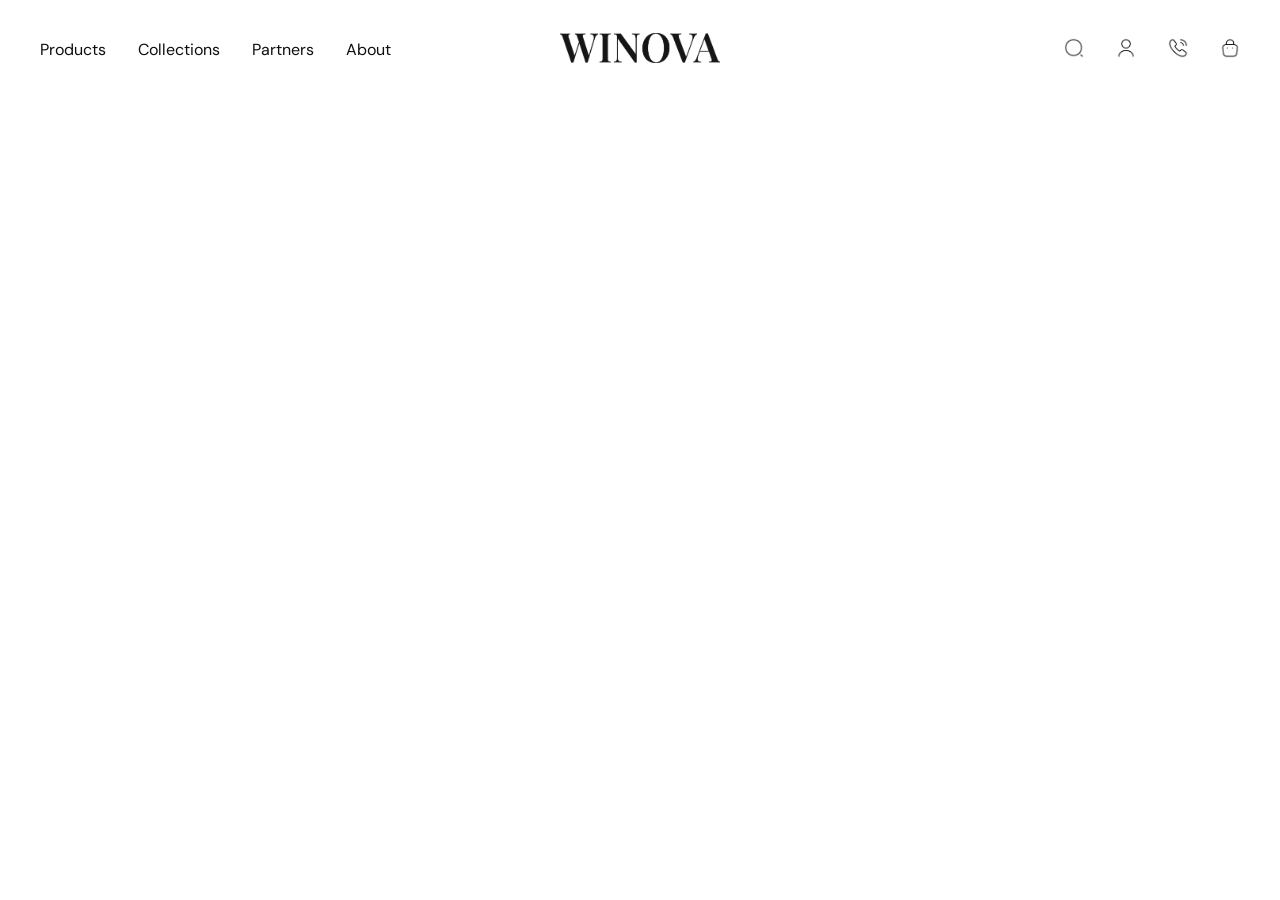
==== about.html @ ba0570a3 "hero section" ====
<!DOCTYPE html>
<html lang="en">
<head>
    <meta charset="UTF-8">
    <meta name="viewport" content="width=device-width, initial-scale=1.0">
    <link rel="stylesheet" href="css/style.css">
    <title>Winora Brewery</title>
</head>
<body>

    <!-- Header -->
    <header>

        <div class="layout horizontal">

            <!-- navigation -->
            <nav>
                <a href="products.html">Products</a>
                <a href="collection.html">Collections</a>
                <a href="partners.html">Partners</a>
                <a href="about.html">About</a>
            </nav>

            <!-- logo -->
            <div class="logo">
                <a href="index.html">
                    <img src="img/site/winova-b.png" alt="Winora">
                </a>
            </div>

            <!-- icons -->
            <div class="side-nav">
                <a href="#">
                    <img src="img/site/search.png" alt="search">
                </a>

                <a href="account.html">
                    <img src="img/site/user.png" alt="phone">
                </a>

                <a href="contact.html">
                    <img src="img/site/call.png" alt="phone">
                </a>
                
                <a href="cart.html">
                    <img src="img/site/cart.png" alt="cart">
                </a>
            </div>

        </div>

    </header>

    <main>

    </main>

    
    
</body>
</html>
---- css/style.css ----
/* Site Design and Global Settings */

@import url('https://fonts.googleapis.com/css2?family=DM+Sans:ital,opsz,wght@0,9..40,100..1000;1,9..40,100..1000&family=Playfair+Display:ital,wght@0,400..900;1,400..900&display=swap');



:root {
    --headfont: "Playfair Display", serif;
    --bodyfont: "DM Sans", sans-serif;
    --headsize: 48px;
    --bodysize: 18px;
    --black: #0e0e0e;
    --white: #ffffff;
    --grey: #;
    --lightgrey: #e9e9e9;
    --red: #;
    --yellow: #;
    --line: 110%;
}

body {
    margin: 0;
    padding: 0;
    justify-content: center;
    width: 100%;
}

.layout {
    width: 1200px;
    align-self: center;
    justify-self: center;
}

.horizontal {
    display: flex;
    flex-direction: row;
    align-items: center;
    justify-content: space-between;
}




/* Header */

header {
    display: flex;
    height: 100px;
    align-items: center;
    justify-content: center;
}

header .logo {
    width: 160px;
}

.logo img {
    width: 100%;
}

nav {
    width: 440px;
    width: 440px;
    display: flex;
    flex-direction: row;
    gap: 32px;
    justify-content: start;
}

nav a {
    font-family: var(--bodyfont);
    font-size: 16px;
    text-decoration: none;
    color: var(--black);
}

.side-nav {
    width: 440px;
    display: flex;
    flex-direction: row;
    gap: 32px;
    justify-content: end;
} 

.side-nav img {
    width: 20px;
}


/* Homepage */

.hero {
    width: 100%;
    display: flex;
    flex-direction: row;
}

.left {
    width: 50%;
    display: flex;
    flex-direction: row;
    justify-content: end;
    align-items: center;
    background-color: var(--lightgrey);
}

.left .box {
    box-sizing: border-box;
    width: 540px;
    display: flex;
    flex-direction: column;
    justify-content: space-between;
    margin-right: 60px;
    height: 600px;
}

h1 {
    font-family: var(--headfont);
    font-size: 90px;
    font-weight: 400;
    text-transform: uppercase;
    line-height: var(--line);
    margin: 0;
    padding: 0;
}

p {
    font-family: var(--bodyfont);
    font-size: var(--bodysize);
    font-weight: 400;
}

.right {
    width: 50%;
}

.right img {
    width: 100%;
    height: 640px;
    object-fit: cover;
}
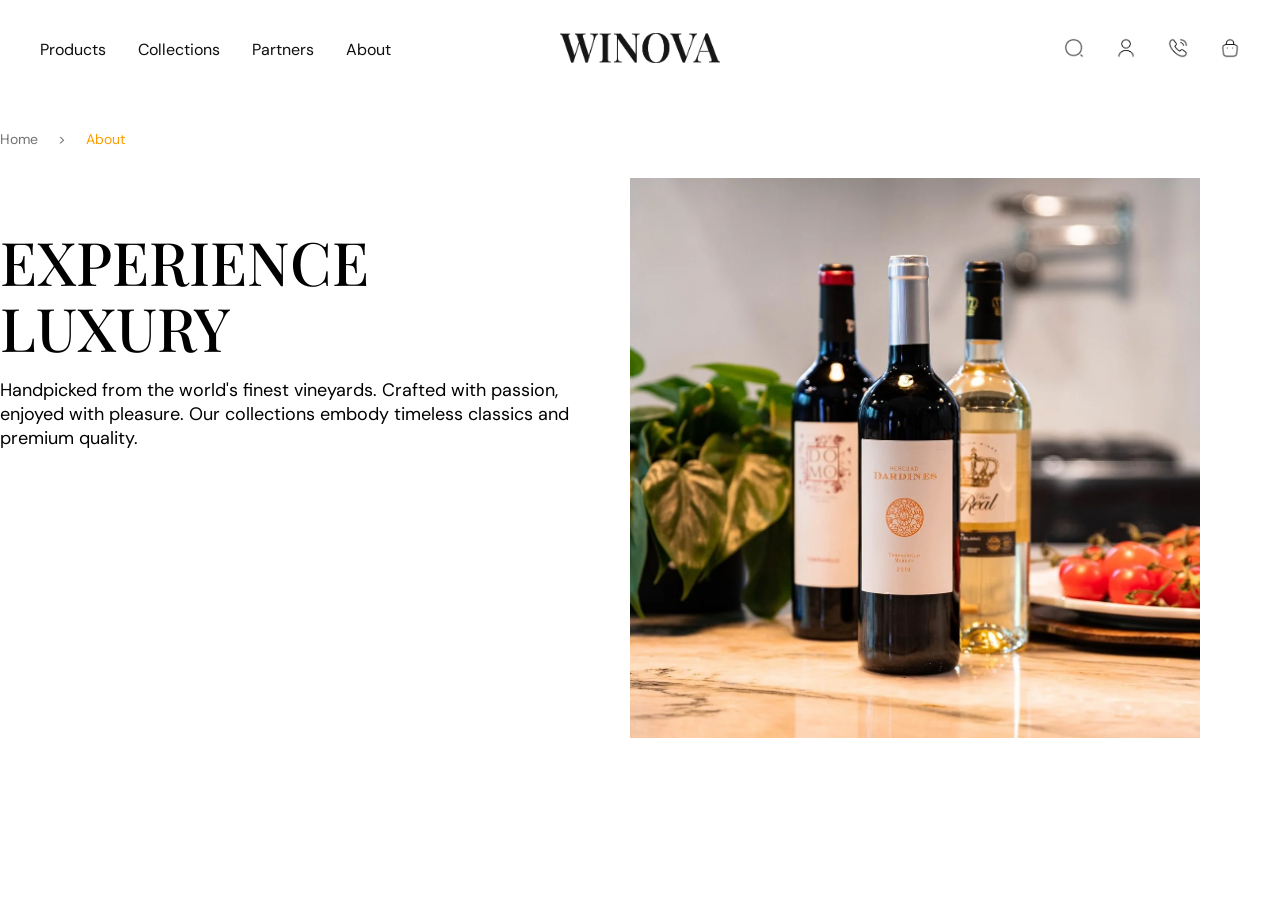
==== commit 08a76dcc: "product page filter added" ====
--- a/about.html
+++ b/about.html
@@ -4,7 +4,8 @@
     <meta charset="UTF-8">
     <meta name="viewport" content="width=device-width, initial-scale=1.0">
     <link rel="stylesheet" href="css/style.css">
-    <title>Winora Brewery</title>
+    <link rel="stylesheet" href="css/store.css">
+    <title>About | Winora Brewery</title>
 </head>
 <body>
 
@@ -30,7 +31,7 @@
 
             <!-- icons -->
             <div class="side-nav">
-                <a href="#">
+                <a href="search.html">
                     <img src="img/site/search.png" alt="search">
                 </a>
 
@@ -53,9 +54,36 @@
 
     <main>
 
+        <div class="bread layout horizontal">
+            <a href="index.html" class="anch">Home</a>
+            <p class="angle">></p>
+            <p class="base">About</p>
+        </div>
+
+         <!-- More -->
+        <div class="layout horizontal">
+
+            <div class="col col-left">
+                
+                <h2>experience luxury</h2>
+                <p>Handpicked from the world's finest vineyards. Crafted with passion, enjoyed with pleasure. Our collections embody timeless classics and premium quality.</p>
+                
+            </div>
+
+            <div class="col right">
+                <img src="img/site/hero.jpg" alt="">
+            </div>
+
+        </div>
+    
+
+
     </main>
 
     
+    <!-- Scripts -->
+    <script src="js/products.js"></script>
+    <script src="js/app.js"></script>
     
 </body>
 </html>
--- a/css/style.css
+++ b/css/style.css
@@ -11,10 +11,10 @@
     --bodysize: 18px;
     --black: #0e0e0e;
     --white: #ffffff;
-    --grey: #;
-    --lightgrey: #e9e9e9;
-    --red: #;
-    --yellow: #;
+    --grey: #717171;
+    --lightgrey: #efefef;
+    --red: #7f0000;
+    --yellow: #ff9d00;
     --line: 110%;
 }
 
@@ -38,7 +38,71 @@
     justify-content: space-between;
 }
 
-
+.vertical {
+    display: flex;
+    flex-direction: column;
+    align-items: center;
+    justify-content: center;
+}
+
+h1, h2, h3, h4, h5, h6 {
+    font-family: var(--headfont);
+    font-weight: 500;
+    text-transform: uppercase;
+    line-height: var(--line);
+    margin: 0;
+    padding: 0;
+}
+
+h1 {
+    font-size: 90px;
+}
+
+h2 {
+    font-size: 60px;
+}
+
+h3 {
+    font-size: 48px;
+}
+
+h4 {
+    font-size: 36px;
+}
+
+h5 {
+    font-size: 28px;
+}
+
+h6 {
+    font-size: 24px;
+}
+
+p {
+    font-family: var(--bodyfont);
+    font-size: var(--bodysize);
+    font-weight: 400;
+}
+
+.bread {
+    display: flex;
+    justify-content: left;
+    gap: 20px;
+    padding: 16px 0;
+}
+
+.anch, .angle {
+    color: var(--grey);
+    font-size: 14px;
+    font-family: var(--bodyfont);
+    text-decoration: none;
+}
+
+.base {
+    color: var(--yellow);
+    font-size: 14px;
+    font-family: var(--bodyfont);
+}
 
 
 /* Header */
@@ -74,6 +138,10 @@
     color: var(--black);
 }
 
+nav a:hover, nav a:active {
+    color: var(--yellow);
+}
+
 .side-nav {
     width: 440px;
     display: flex;
@@ -87,12 +155,13 @@
 }
 
 
+
 /* Homepage */
 
 .hero {
     width: 100%;
     display: flex;
-    flex-direction: row;
+    flex-direction: row; 
 }
 
 .left {
@@ -101,7 +170,8 @@
     flex-direction: row;
     justify-content: end;
     align-items: center;
-    background-color: var(--lightgrey);
+    padding: 50px 0;
+    background-color: var(--lightgrey);  
 }
 
 .left .box {
@@ -111,27 +181,12 @@
     flex-direction: column;
     justify-content: space-between;
     margin-right: 60px;
-    height: 600px;
-}
-
-h1 {
-    font-family: var(--headfont);
-    font-size: 90px;
-    font-weight: 400;
-    text-transform: uppercase;
-    line-height: var(--line);
-    margin: 0;
-    padding: 0;
-}
-
-p {
-    font-family: var(--bodyfont);
-    font-size: var(--bodysize);
-    font-weight: 400;
+    height: 540px;
 }
 
 .right {
     width: 50%;
+    height: 640px;
 }
 
 .right img {
@@ -140,3 +195,130 @@
     object-fit: cover;
 }
 
+.featured {
+    padding: 60px 0;
+}
+
+.ver-feature {
+    gap: 40px;
+}
+
+.section-top {
+    display: flex;
+    width: 100%;
+    justify-content: left;
+}
+
+
+
+/* Homepage Collection */
+
+
+.collections-blk {
+    width: 100%;
+    gap: 40px;
+}
+
+.blk-left, .blk-right {
+    width: 50%;
+}
+
+.blk-left {
+    height: 600px;
+    background-image: linear-gradient(rgba(0, 0, 0, 0), rgba(0, 0, 0, 0.9)), url('/img/site/sparkling.jpg');background-repeat: no-repeat;
+    background-position: center;
+    background-size: cover;
+
+}
+
+.col-card {
+    width: 100%;
+    height: 520px;
+    display: flex;
+    flex-direction: column;
+    color: var(--white);
+    text-decoration: none;
+    padding: 40px;
+    gap: 16px;
+    justify-content: end;
+}
+
+.blk-right {
+    display: flex;
+    flex-direction: column;
+    justify-content: space-between;
+    gap: 40px;
+} 
+
+.card-up {
+    height: 280px;
+    background-image: linear-gradient(rgba(0, 0, 0, 0), rgba(0, 0, 0, 0.9)), url('/img/site/white-wine.jpg');background-repeat: no-repeat;
+    background-position: center;
+    background-size: cover;
+
+}
+
+.card-down {
+    height: 280px;
+    background-image: linear-gradient(rgba(0, 0, 0, 0), rgba(0, 0, 0, 0.9)), url('/img/site/rose_wine_bucket.webp');background-repeat: no-repeat;
+    background-position: center;
+    background-size: cover;
+}
+
+.coll {
+    width: 100%;
+    height: 200px;
+    display: flex;
+    flex-direction: column;
+    color: var(--white);
+    text-decoration: none;
+    padding: 40px;
+    gap: 16px;
+    justify-content: end;
+}
+
+.collections-blk h5, .collections-blk p {
+    padding: 0;
+    margin: 0;
+}
+
+/* More */
+.col {
+    background: none;
+    width: 50%;
+}
+
+.col-left {
+    box-sizing: border-box;
+    display: flex;
+    flex-direction: column;
+    justify-content: start;
+    margin: 0 60px 0 0;
+    height: 540px;
+}
+
+.col img {
+    width: 100%;
+    height: 560px;
+}
+
+
+
+/* Partners Page */
+
+.ptn {
+    width: 100%;
+    display: grid;
+    grid-template-columns: repeat(2, 1fr);
+    gap: 40px;
+}
+
+.ptn img {
+    width: 100%;
+    height: 400px;
+    object-fit: cover;
+}
+
+
+
+
--- a/css/store.css
+++ b/css/store.css
@@ -0,0 +1,280 @@
+
+@import url("style.css");
+
+.col-home {
+display: grid;
+    grid-template-columns: repeat(2, 1fr);
+    gap: 40px;
+}
+
+.blk-spark {
+    height: 480px;
+    background-image: linear-gradient(rgba(0, 0, 0, 0), rgba(0, 0, 0, 0.9)), url('/img/site/sparkling.jpg');background-repeat: no-repeat;
+    background-position: center;
+    background-size: cover;
+
+}
+
+.blk-wht {
+    height: 480px;
+    background-image: linear-gradient(rgba(0, 0, 0, 0), rgba(0, 0, 0, 0.9)), url('/img/site/white-wine.jpg');background-repeat: no-repeat;
+    background-position: center;
+    background-size: cover;
+
+}
+
+.blk-red {
+    height: 480px;
+    background-image: linear-gradient(rgba(0, 0, 0, 0), rgba(0, 0, 0, 0.9)), url('/img/site/red-wine.png');background-repeat: no-repeat;
+    background-position: center;
+    background-size: cover;
+
+}
+
+.blk-rose {
+    height: 480px;
+    background-image: linear-gradient(rgba(0, 0, 0, 0), rgba(0, 0, 0, 0.9)), url('/img/site/rose_wine_bucket.webp');background-repeat: no-repeat;
+    background-position: center;
+    background-size: cover;
+
+}
+
+.col-home a {
+    width: 100%;
+    height: 400px;
+    display: flex;
+    flex-direction: column;
+    color: var(--white);
+    text-decoration: none;
+    padding: 40px;
+    gap: 16px;
+    justify-content: end;
+}
+
+/* Products */
+
+.product-grid {
+    display: grid;
+    grid-template-columns: repeat(4, 1fr);
+    gap: 20px;
+}
+
+.product-card {
+    background: var(--white);
+    overflow: hidden;
+    transition: transform 0.3s ease, box-shadow 0.3s ease;
+}
+
+.product-card:hover {
+    padding: 0px;
+}
+
+.product-image {
+    width: 100%;
+    height: 360px;
+    overflow: hidden;
+}
+
+.product-image img {
+    width: 100%;
+    height: 100%;
+    object-fit: cover;
+}
+
+.product-info {
+    padding: 0px;
+    display: flex;
+    height: 200px;
+    flex-direction: column;
+    justify-content: space-between;
+    
+}
+
+.product-category {
+    font-size: 13px;
+    letter-spacing: 9%;
+    text-transform: uppercase;
+    margin-bottom: 8px;
+    color: var(--red);
+}
+
+.product-name {
+    font-family: var(--bodyfont);
+    text-transform: capitalize;
+    font-size: 24px;
+    margin-bottom: 10px;
+}
+
+.product-description {
+    font-size: 14px;
+    line-height: 1.6;
+    margin-bottom: 20px;
+}
+
+.product-bottom {
+    display: flex;
+    flex-direction: column;
+    justify-content: space-between;
+    gap: 15px;
+}
+
+.product-price {
+    font-family: var(--bodyfont);
+    font-size: 24px;
+    font-weight: 700;
+}
+
+.view-product {
+    font-family: var(--bodyfont);
+    text-decoration: none;
+    padding: 12px 18px;
+    border: 1px solid var(--red);
+    font-size: 14px;
+    font-weight: 600;
+    color: var(--black);
+    text-align: center;
+}
+
+.view-product:hover {
+    border: 1px solid var(--red);
+    background: var(--red);
+    color: var(--white);
+}
+
+.product-filters {
+    display: flex;
+    width: 100%;
+    gap: 20px;
+    margin-bottom: 40px;
+    flex-wrap: wrap;
+    justify-content: space-between;
+}
+
+.filter-group {
+    display: flex;
+    width: 32%;
+    flex-direction: column;
+    gap: 8px;
+}
+
+.filter-group label {
+    font-size: 14px;
+    font-weight: 600;
+    font-family: var(--bodyfont);
+}
+
+.filter-group select {
+    padding: 12px 15px;
+    width: 100%;
+    border: 1px solid #ddd;
+    background: transparent;
+    font-family: var(--bodyfont);
+}
+
+option {
+     font-family: var(--bodyfont);
+}
+
+
+/* Single product */
+
+.single-product {
+    padding: 80px 0;
+    border-radius: 0%;
+}
+
+#product-details {
+    display: grid;
+    grid-template-columns: 1fr 1fr;
+    gap: 60px;
+    align-items: center;
+}
+
+.single-product-image {
+    width: 100%;
+    height: 100%;
+}
+
+.single-product-image img {
+    width: 100%;
+    height: 600px;
+    object-fit: cover;
+}
+
+.single-product-info h1 {
+    font-size: 42px;
+    margin: 10px 0 20px;
+}
+
+.product-category {
+    text-transform: uppercase;
+    font-size: 14px;
+    letter-spacing: 1px;
+}
+
+.single-product-price {
+    font-size: 28px;
+    font-weight: 700;
+    margin-bottom: 25px;
+}
+
+.single-product-description {
+    line-height: 1.8;
+    margin-bottom: 30px;
+}
+
+.product-meta {
+    display: grid;
+    grid-template-columns: repeat(3, 1fr);
+    gap: 15px;
+    margin-bottom: 35px;
+}
+
+.product-meta div {
+    display: flex;
+    flex-direction: column;
+    gap: 5px;
+    
+}
+
+.product-meta strong {
+    font-size: 14px;
+    font-family: var(--bodyfont);
+}
+
+.product-meta span {
+    font-size: 14px;
+    font-family: var(--bodyfont);
+}
+
+.product-actions {
+    display: flex;
+    align-items: center;
+    gap: 20px;
+}
+
+.quantity {
+    display: flex;
+    align-items: center;
+    border: 1px solid #ddd;
+}
+
+.quantity button {
+    width: 40px;
+    height: 40px;
+    border: none;
+    background: transparent;
+    cursor: pointer;
+}
+
+.quantity span {
+    width: 40px;
+    text-align: center;
+}
+
+.add-to-cart {
+    padding: 12px 30px;
+    border: none;
+    cursor: pointer;
+}
+
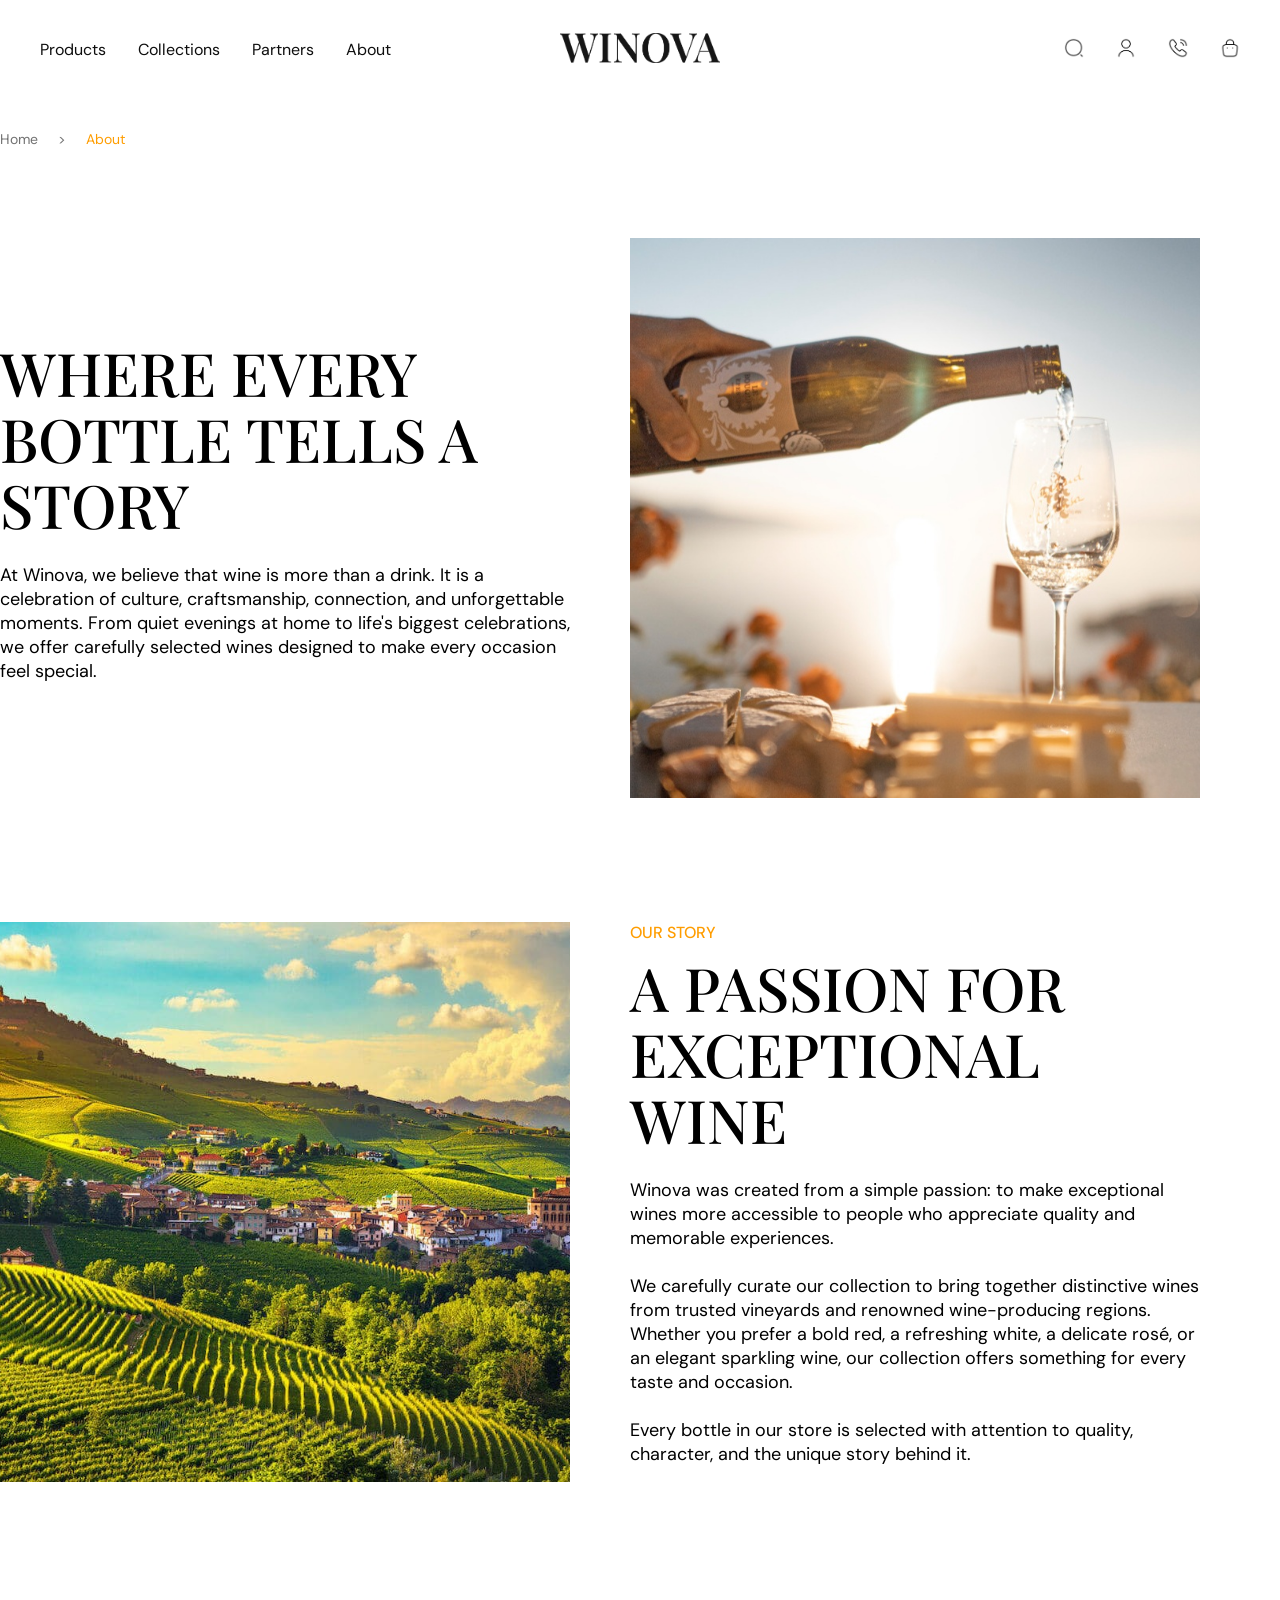
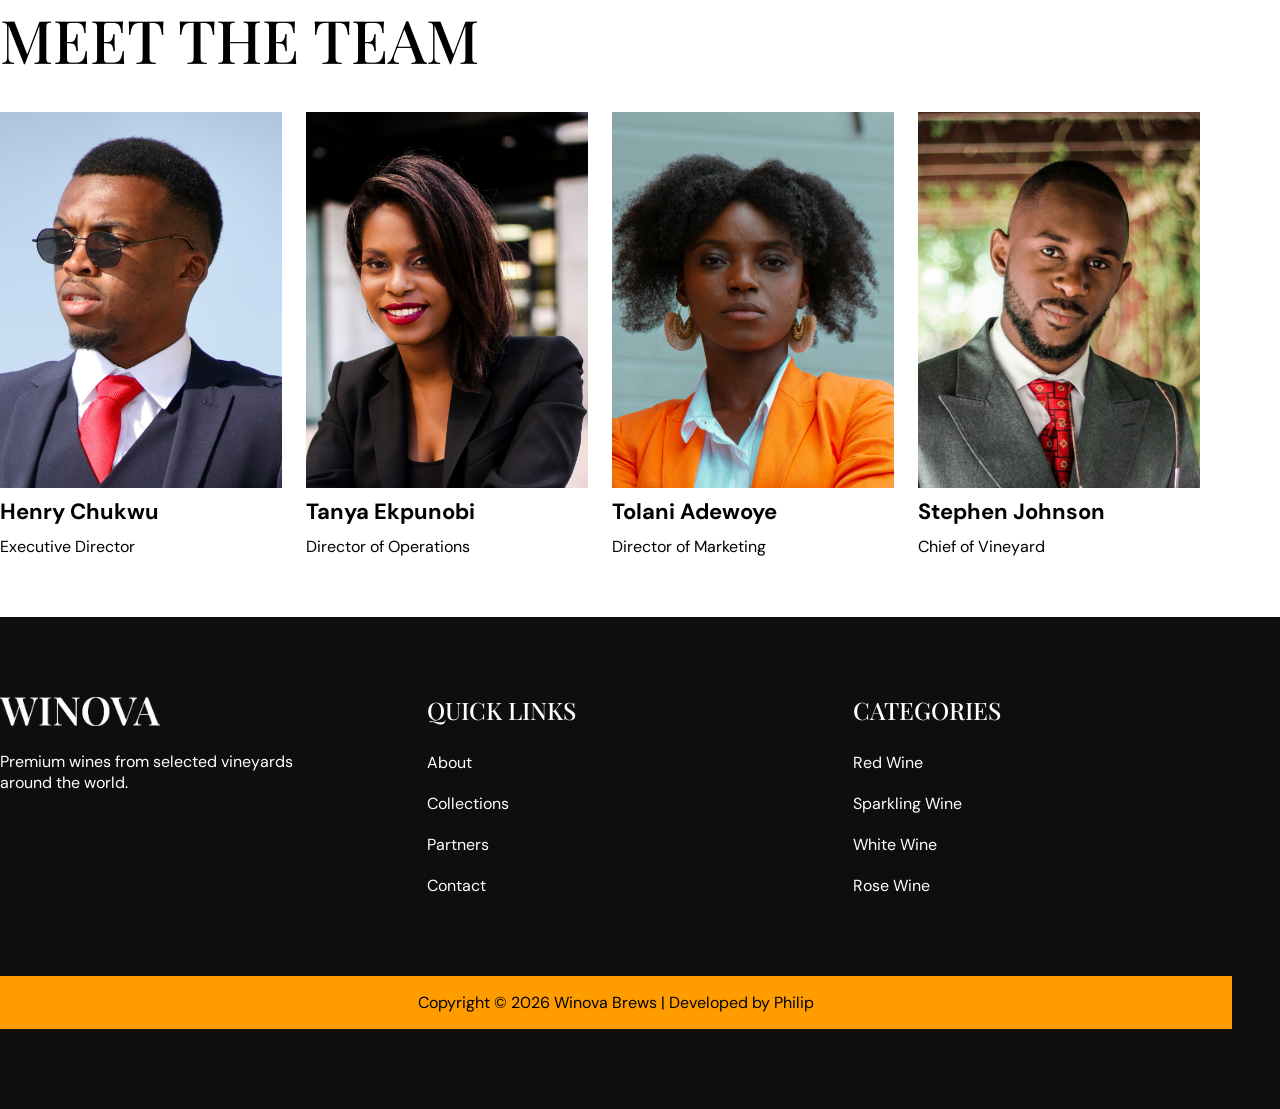
==== commit 5bada6bb: "about page and footer done" ====
--- a/about.html
+++ b/about.html
@@ -60,26 +60,138 @@
             <p class="base">About</p>
         </div>
 
-         <!-- More -->
-        <div class="layout horizontal">
-
-            <div class="col col-left">
-                
-                <h2>experience luxury</h2>
-                <p>Handpicked from the world's finest vineyards. Crafted with passion, enjoyed with pleasure. Our collections embody timeless classics and premium quality.</p>
-                
-            </div>
-
-            <div class="col right">
-                <img src="img/site/hero.jpg" alt="">
-            </div>
-
-        </div>
-    
-
+
+        <!-- About -->
+
+        <div class="layout horizontal column">
+
+            <div class="column-left col">
+                
+                <h2>Where every bottle tells a story</h2>
+                <p>At Winova, we believe that wine is more than a drink. It is a celebration of culture, craftsmanship, connection, and unforgettable moments. From quiet evenings at home to life's biggest celebrations, we offer carefully selected wines designed to make every occasion feel special.</p>
+                
+            </div>
+
+            <div class="column-right col">
+                <img src="img/site/about-01.jpg" alt="">
+            </div>
+
+        </div>
+
+
+        <!-- Story -->
+
+        <div class="layout horizontal column">
+
+            <div class="column-right col">
+                <img src="img/site/vineyard-02.jpg" alt="">
+            </div>
+
+            <div class="column-left col">
+
+                <h6>our story</h6>
+
+                <h2>A Passion for Exceptional Wine</h2>
+
+                <p>Winova was created from a simple passion: to make exceptional wines more accessible to people who appreciate quality and memorable experiences.
+                <br><br>
+                We carefully curate our collection to bring together distinctive wines from trusted vineyards and renowned wine-producing regions. Whether you prefer a bold red, a refreshing white, a delicate rosé, or an elegant sparkling wine, our collection offers something for every taste and occasion.
+                <br><br>
+                Every bottle in our store is selected with attention to quality, character, and the unique story behind it.</p>
+                
+            </div>  
+
+        </div>
+
+        <!-- Meet the Team -->
+        <div class="featured">
+
+            <div class="layout vertical ver-feature">
+
+                <div class="section-top">
+                    <h2>Meet the Team</h2>
+                </div>
+
+                <div class="collections-blk horizontal team-grid">
+
+                    <div class="team-blk">
+                        <img src="img/site/M01.jpg" alt="">
+                        <h5>Henry Chukwu</h5>
+                        <p>Executive Director</p>
+                    </div>  
+
+                    <div class="team-blk">
+                        <img src="img/site/M02.jpg" alt="">
+                        <h5>Tanya Ekpunobi</h5>
+                        <p>Director of Operations</p>
+                    </div>  
+
+                    <div class="team-blk">
+                        <img src="img/site/M03.jpg" alt="">
+                        <h5>Tolani Adewoye</h5>
+                        <p>Director of Marketing</p>
+                    </div>  
+
+                    <div class="team-blk">
+                        <img src="img/site/M04.jpg" alt="">
+                        <h5>Stephen Johnson</h5>
+                        <p>Chief of Vineyard</p>
+                    </div>  
+
+                    
+
+
+                </div> 
+
+            </div>
+        </div> 
 
     </main>
 
+    <footer>
+
+        <div class="horizontal layout">
+            <div class="foot-grid">
+                <div class="foot">
+                    <a href="index.html">
+                        <img src="img/site/winova-w.png" alt="White Logo">
+                    </a>
+                    <p>Premium wines from selected vineyards around the world.</p>
+                </div>
+
+                <div class="foot">
+                    <h6>Quick Links</h6>
+                    <div class="nav">
+                        <a href="about.html">About</a>
+                        <a href="collection.html">Collections</a>
+                        <a href="partners.html">Partners</a>
+                        <a href="contact.html">Contact</a>
+                    </div>
+                </div>
+
+                <div class="foot">
+                    <h6>Categories</h6>
+                    <div class="nav">
+                        <a href="products.html?category=Red%20Wine">Red Wine</a>
+                        <a href="products.html?category=Sparkling%20Wine">Sparkling Wine</a>
+                        <a href="products.html?category=White%20Wine">White Wine</a>
+                        <a href="products.html?category=Rosé">Rose Wine</a>
+                    </div>
+                </div>
+
+                
+            </div>
+            
+
+        </div>
+
+        <div class="horizontal layout copyright">
+
+            <p>Copyright © 2026 Winova Brews | Developed by Philip</p>
+
+        </div>
+
+    </footer>
     
     <!-- Scripts -->
     <script src="js/products.js"></script>
--- a/css/style.css
+++ b/css/style.css
@@ -105,6 +105,8 @@
 }
 
 
+
+
 /* Header */
 
 header {
@@ -153,6 +155,72 @@
 .side-nav img {
     width: 20px;
 }
+
+
+
+
+
+/* Footer */
+
+footer {
+    background-color: var(--black);
+    padding: 80px 0;
+}
+
+.foot-grid {
+    width: 100%;
+    display: grid;
+    grid-template-columns: repeat(3, 1fr);
+    gap: 80px;
+}
+
+.foot {
+    width: 100%;
+    display: flex;
+    flex-direction: column;
+    gap: 20px;
+}
+
+.foot p, .foot a {
+    color: var(--white);
+    text-decoration: none;
+    font-family: var(--bodyfont);
+    font-size: 16px;
+    padding: 0;
+    margin: 0;
+}
+
+.foot h6 {
+    color: var(--white);
+    padding-bottom: 8px;
+}
+
+.foot img {
+    width: 160px;
+}
+
+.nav {
+    display: flex;
+    flex-direction: column;
+    gap: 20px;
+}
+
+.copyright {
+    background-color: var(--yellow);
+    margin-top: 80px;
+    padding: 16px;
+    display: flex;
+    justify-content: center;
+}
+
+.copyright p {
+    font-size: 16px;
+    margin: 0;
+    padding: 0;
+    text-align: center;
+}
+
+
 
 
 
@@ -282,26 +350,72 @@
     margin: 0;
 }
 
-/* More */
+/* More / About Page */
+
+.column {
+    display: flex;
+    flex-direction: row;
+    align-items: center;
+    gap: 60px;
+    padding: 60px 0;
+}
+
 .col {
     background: none;
     width: 50%;
 }
 
-.col-left {
+.col h6 {
+    font-size: 16px;
+    font-family: var(--bodyfont);
+    letter-spacing: 8%;
+    color: var(--yellow);
+    padding-bottom: 4px;
+    
+}
+
+.column-left {
     box-sizing: border-box;
     display: flex;
     flex-direction: column;
-    justify-content: start;
-    margin: 0 60px 0 0;
-    height: 540px;
+    margin: 0;
+    gap: 8px;
 }
 
 .col img {
     width: 100%;
     height: 560px;
-}
-
+    object-fit: cover;
+}
+
+.team-grid {
+    width: 100%;
+    display: grid;
+    grid-template-columns: repeat(4, 1fr);
+    gap: 24px;
+}
+
+.team-blk {
+    width: 100%;
+    display: flex;
+    flex-direction: column;
+    gap: 12px;
+}
+
+.team-blk img {
+    width: 100%;
+}
+
+.team-blk h5 {
+    font-family: var(--bodyfont);
+    font-size: 22px;
+    font-weight: 700;
+    text-transform: capitalize;
+}
+
+.team-blk p {
+    font-size: 16px;
+}
 
 
 /* Partners Page */
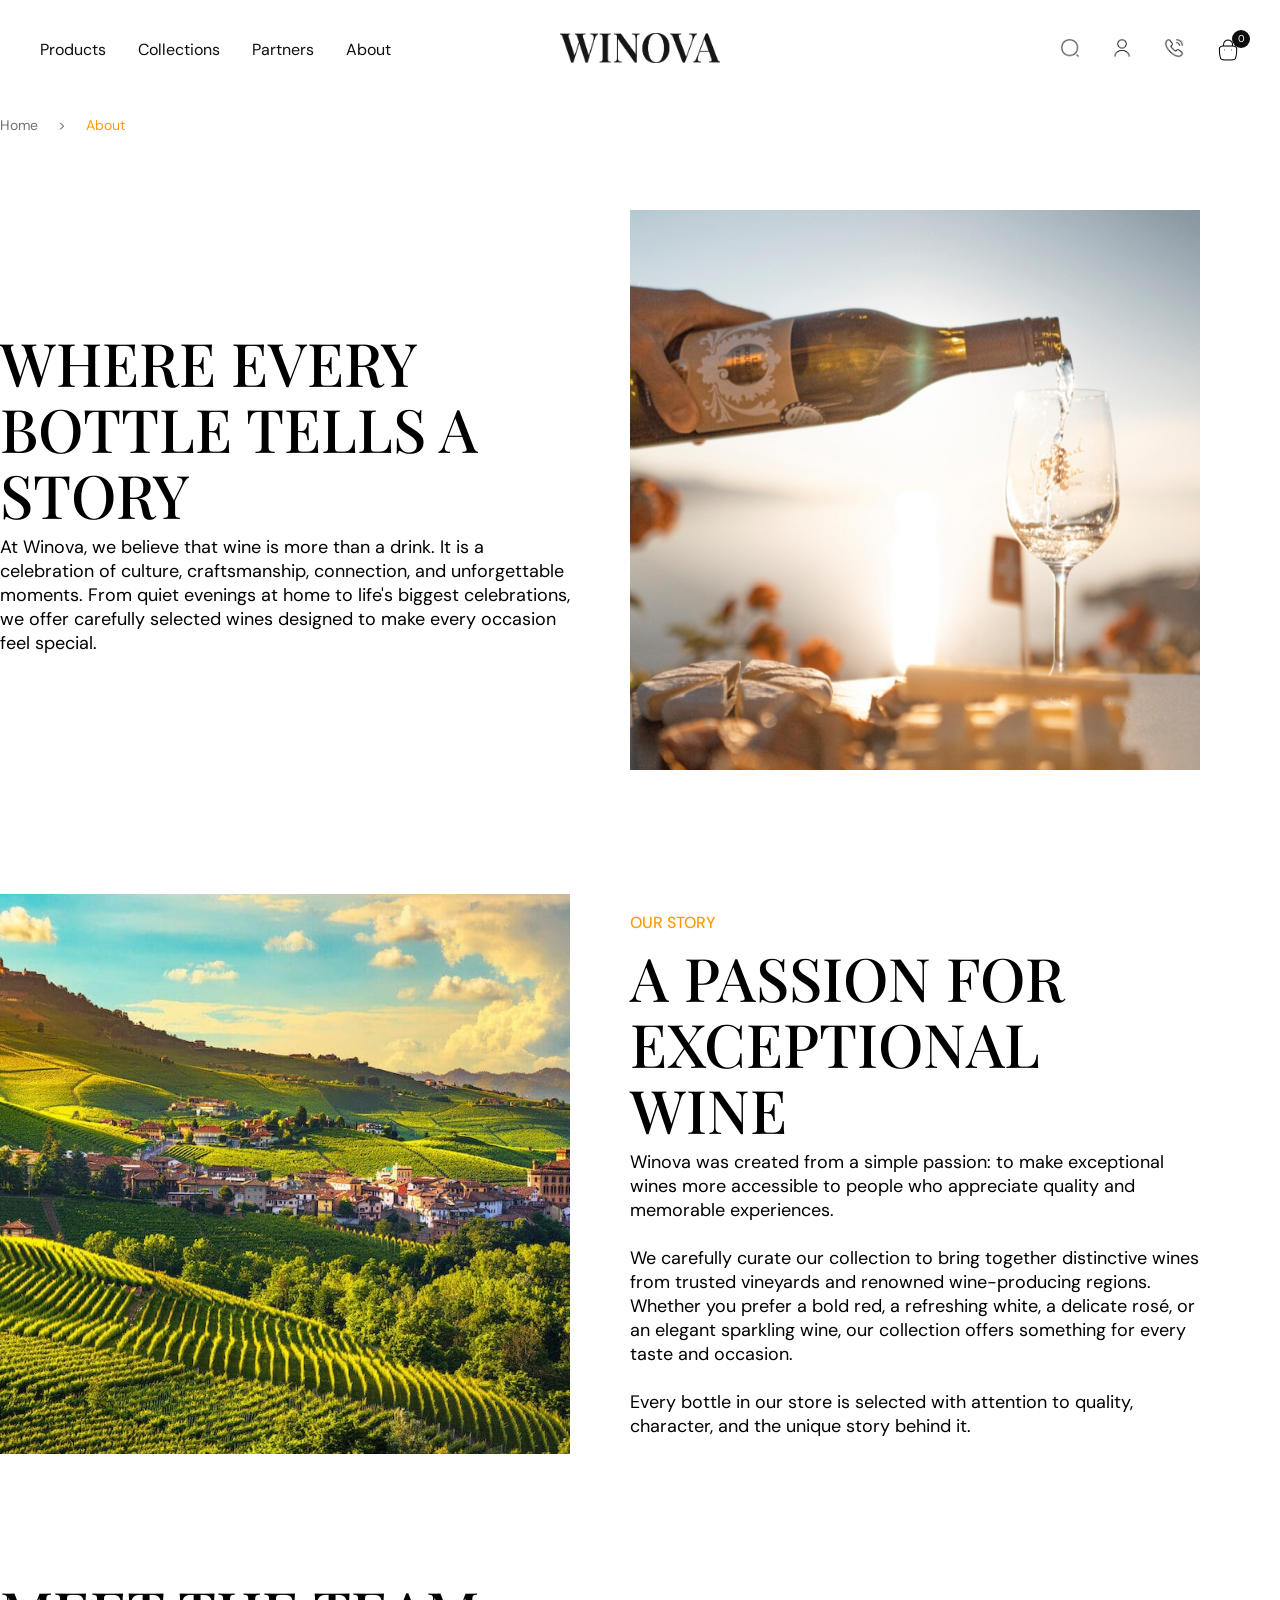
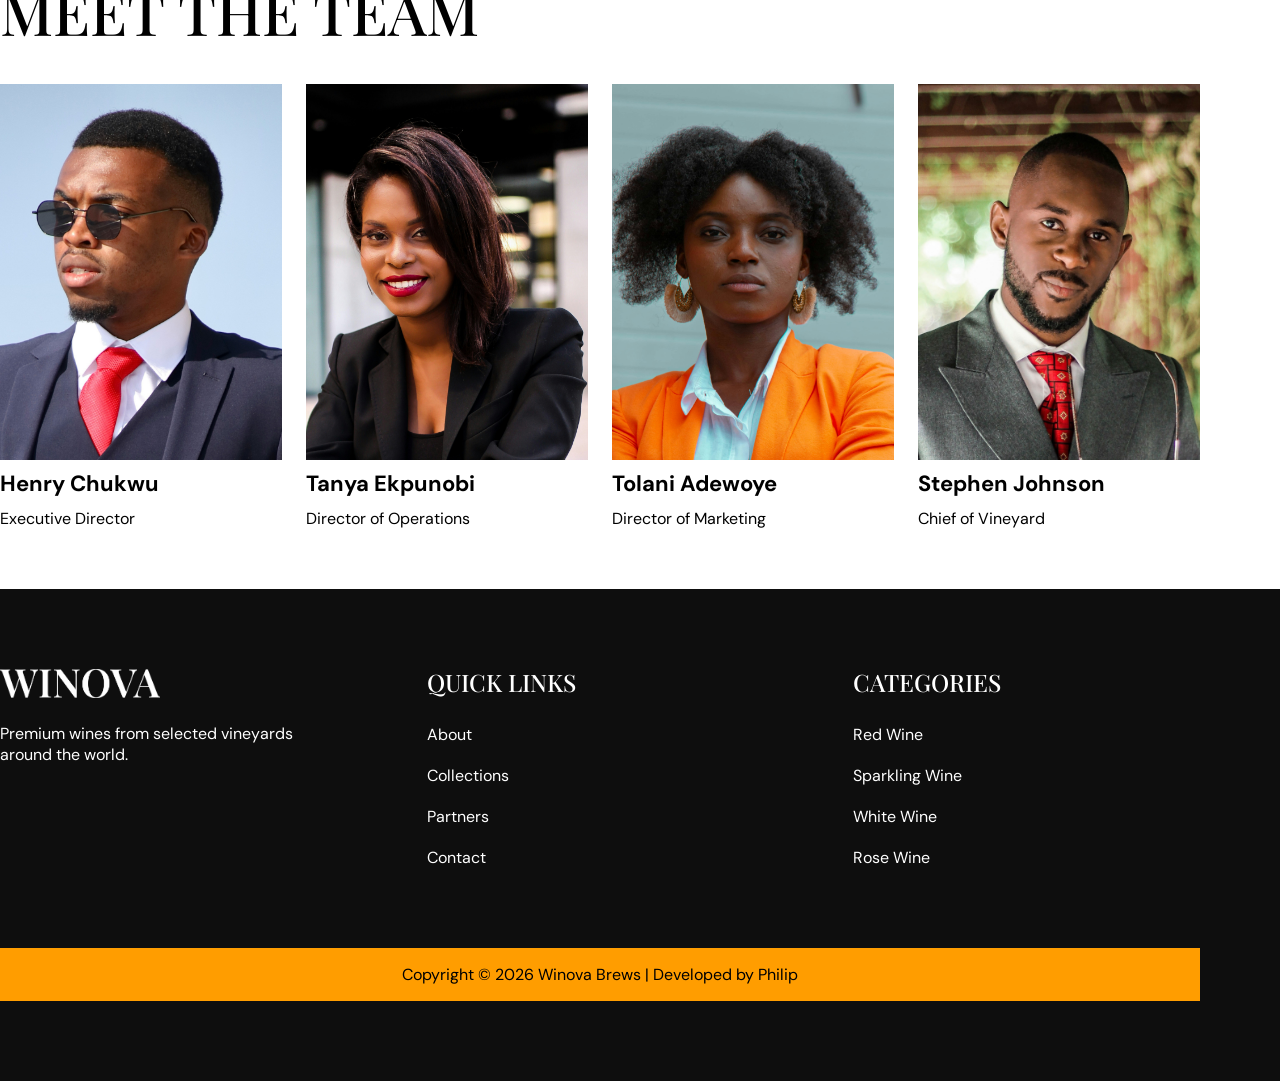
==== commit 024e9ddb: "cart page updated" ====
--- a/about.html
+++ b/about.html
@@ -43,8 +43,9 @@
                     <img src="img/site/call.png" alt="phone">
                 </a>
                 
-                <a href="cart.html">
+                <a href="cart.html" class="cart-icon">
                     <img src="img/site/cart.png" alt="cart">
+                    <span id="cart-count">0</span>
                 </a>
             </div>
 
@@ -196,6 +197,7 @@
     <!-- Scripts -->
     <script src="js/products.js"></script>
     <script src="js/app.js"></script>
+    <script src="js/cart.js"></script>
     
 </body>
 </html>
--- a/css/style.css
+++ b/css/style.css
@@ -2,6 +2,11 @@
 
 @import url('https://fonts.googleapis.com/css2?family=DM+Sans:ital,opsz,wght@0,9..40,100..1000;1,9..40,100..1000&family=Playfair+Display:ital,wght@0,400..900;1,400..900&display=swap');
 
+* {
+    margin: 0;
+    padding: 0;
+    box-sizing: border-box;
+}
 
 
 :root {
@@ -435,4 +440,144 @@
 
 
 
-
+/* Contact */
+
+.contact {
+    padding: 60px 0;
+    display: flex;
+    flex-direction: column;
+    gap: 40px;
+    margin: 0;
+}
+
+.contact-body {
+    width: 100%;
+    display: flex;
+    flex-direction: row;
+    gap: 40px;
+}
+
+.cnt-crd {
+    width: 100%;
+    display: flex;
+    flex-direction: column;
+    gap: 20px;
+    padding: 20px;
+    border: 1px solid var(--lightgrey);
+}
+
+.cnt-crd p {
+    color: var(--black);
+    text-decoration: none;
+    font-family: var(--bodyfont);
+    font-size: 16px;
+    padding: 0;
+    margin: 0;
+}
+
+.cnt-crd h6 {
+    color: var(--black);
+    padding-bottom: 8px;
+}
+
+.maps {
+    width: 100%;
+}
+
+.maps iframe {
+    width: 100%;
+    height: 480px;
+    border: none;
+}
+
+.contact-form {
+    width: 100%;
+    display: flex;
+    flex-direction: column;
+    padding: 40px;
+    border: 1px solid var(--lightgrey);
+    box-sizing: border-box;
+    gap: 40px;
+}
+
+.contact-form-content {
+    display: flex;
+    flex-direction: column;
+    box-sizing: border-box;
+    gap: 12px;
+}
+
+
+#contact-form {
+    display: flex;
+    flex-direction: column;
+    gap: 20px;
+}
+
+.form-row {
+    display: grid;
+    grid-template-columns: 1fr 1fr;
+    gap: 20px;
+}
+
+.form-group {
+    width: 100%;
+    display: flex;
+    flex-direction: column;
+    gap: 8px;
+}
+
+.form-group label {
+    font-size: 14px;
+    font-weight: 600;
+    font-family: var(--bodyfont);
+}
+
+.form-group input,
+.form-group textarea {
+    width: 100%;
+    padding: 14px 16px;
+    border: 1px solid #ddd;
+    outline: none;
+    font: inherit;
+    font-family: var(--bodyfont);
+}
+
+.form-group textarea {
+    resize: vertical;
+    min-height: 150px;
+    font-family: var(--bodyfont);
+}
+
+.form-group input:focus,
+.form-group textarea:focus {
+    border-color: #555;
+}
+
+.error-message {
+    min-height: 16px;
+    font-size: 12px;
+    font-family: var(--bodyfont);
+    color: var(--red);
+}
+
+.submit-button {
+    width: 100%;
+    padding: 14px 30px;
+    border: none;
+    cursor: pointer;
+    font-family: var(--bodyfont);
+    font-size: 16px;
+    background: var(--red);
+    color: var(--white);
+}
+
+.submit-button:hover {
+    color: var(--black);
+    background-color: var(--yellow);
+}
+
+.form-success {
+    font-size: 14px;
+    font-weight: 600;
+}
--- a/css/store.css
+++ b/css/store.css
@@ -278,3 +278,232 @@
     cursor: pointer;
 }
 
+/* Cart Page */
+
+.cart-section {
+    padding: 60px 0 100px;
+}
+
+.cart-section .section-top {
+    margin-bottom: 35px;
+}
+
+
+/* Cart Table */
+
+.cart-table {
+    width: 100%;
+    border: 1px solid var(--lightgrey);
+}
+
+.cart-header,
+.cart-item {
+    display: grid;
+    grid-template-columns: 2fr 1fr 1.2fr 1fr 100px;
+    align-items: center;
+    gap: 20px;
+    padding: 20px 25px;
+    font-family: var(--bodyfont);
+}
+
+.cart-header {
+    background: #f7f7f7;
+    border-bottom: 1px solid var(--lightgrey);
+    font-size: 13px;
+    font-weight: 600;
+    text-transform: uppercase;
+    letter-spacing: 0.5px;
+    font-family: var(--bodyfont);
+}
+
+.cart-item {
+    border-bottom: 1px solid var(--lightgrey);
+    font-family: var(--bodyfont);
+}
+
+.cart-item:last-child {
+    border-bottom: none;
+}
+
+
+/* Product */
+
+.cart-product {
+    display: flex;
+    align-items: center;
+    gap: 20px;
+}
+
+.cart-product img {
+    width: 80px;
+    height: 100px;
+    object-fit: cover;
+}
+
+.cart-product p {
+    margin: 0;
+    font-weight: 600;
+    font-family: var(--bodyfont);
+}
+
+
+/* Price */
+
+.cart-price,
+.cart-total {
+    font-size: 15px;
+    font-family: var(--bodyfont);
+}
+
+.cart-total {
+    font-weight: 600;
+    font-family: var(--bodyfont);
+}
+
+
+/* Quantity */
+
+.cart-quantity {
+    display: flex;
+    align-items: center;
+    width: fit-content;
+    border: 1px solid var(--lightgrey);
+    font-family: var(--bodyfont);
+}
+
+.cart-quantity button {
+    width: 35px;
+    height: 35px;
+    border: none;
+    background: transparent;
+    cursor: pointer;
+    font-size: 18px;
+    font-family: var(--bodyfont);
+}
+
+.cart-quantity span {
+    width: 35px;
+    text-align: center;
+    font-family: var(--bodyfont);
+}
+
+
+/* Remove */
+
+.remove-item {
+    border: none;
+    background: transparent;
+    cursor: pointer;
+    text-decoration: underline;
+    font-size: 13px;
+    font-family: var(--bodyfont);
+}
+
+
+/* Cart Summary */
+
+.cart-summary {
+    width: 400px;
+    margin-left: auto;
+    margin-top: 40px;
+    padding: 30px;
+    border: 1px solid var(--lightgrey);
+    font-family: var(--bodyfont);
+}
+
+.summary-row {
+    display: flex;
+    justify-content: space-between;
+    align-items: center;
+    gap: 20px;
+    padding: 12px 0;
+    font-family: var(--bodyfont);
+}
+
+.summary-total {
+    margin-top: 10px;
+    padding-top: 20px;
+    border-top: 1px solid var(--lightgrey);
+    font-size: 28px;
+    font-family: var(--bodyfont);
+}
+
+
+/* Checkout */
+
+.checkout-button {
+    display: block;
+    width: 100%;
+    margin-top: 25px;
+    padding: 15px;
+    text-align: center;
+    text-decoration: none;
+    background: var(--red);
+    color: var(--white);
+    font-family: var(--bodyfont);
+}
+
+.checkout-button:hover {
+    background: var(--yellow);
+    color: var(--black);
+}
+
+
+/* Empty Cart */
+
+.empty-cart {
+    padding: 80px 20px;
+    text-align: center;
+    border: 1px solid var(--lightgrey);
+}
+
+.empty-cart h3 {
+    margin-bottom: 10px;
+    font-family: var(--bodyfont);
+}
+
+.empty-cart p {
+    margin-bottom: 25px;
+    font-family: var(--bodyfont);
+}
+
+.empty-cart a {
+    display: inline-block;
+    padding: 13px 25px;
+    background: var(--black);
+    color: white;
+    text-decoration: none;
+    font-family: var(--bodyfont);
+}
+
+
+
+
+/* Cart Icon */
+
+.cart-icon {
+    position: relative;
+    display: inline-flex;
+}
+
+.cart-icon img {
+    width: 24px;
+}
+
+#cart-count {
+    position: absolute;
+    top: -8px;
+    right: -10px;
+    min-width: 18px;
+    height: 18px;
+    display: flex;
+    align-items: center;
+    justify-content: center;
+    padding: 0 4px;
+    border-radius: 50%;
+    background: var(--black);
+    color: var(--white);
+    font-size: 10px;
+    line-height: 1;
+    font-family: var(--bodyfont);
+}
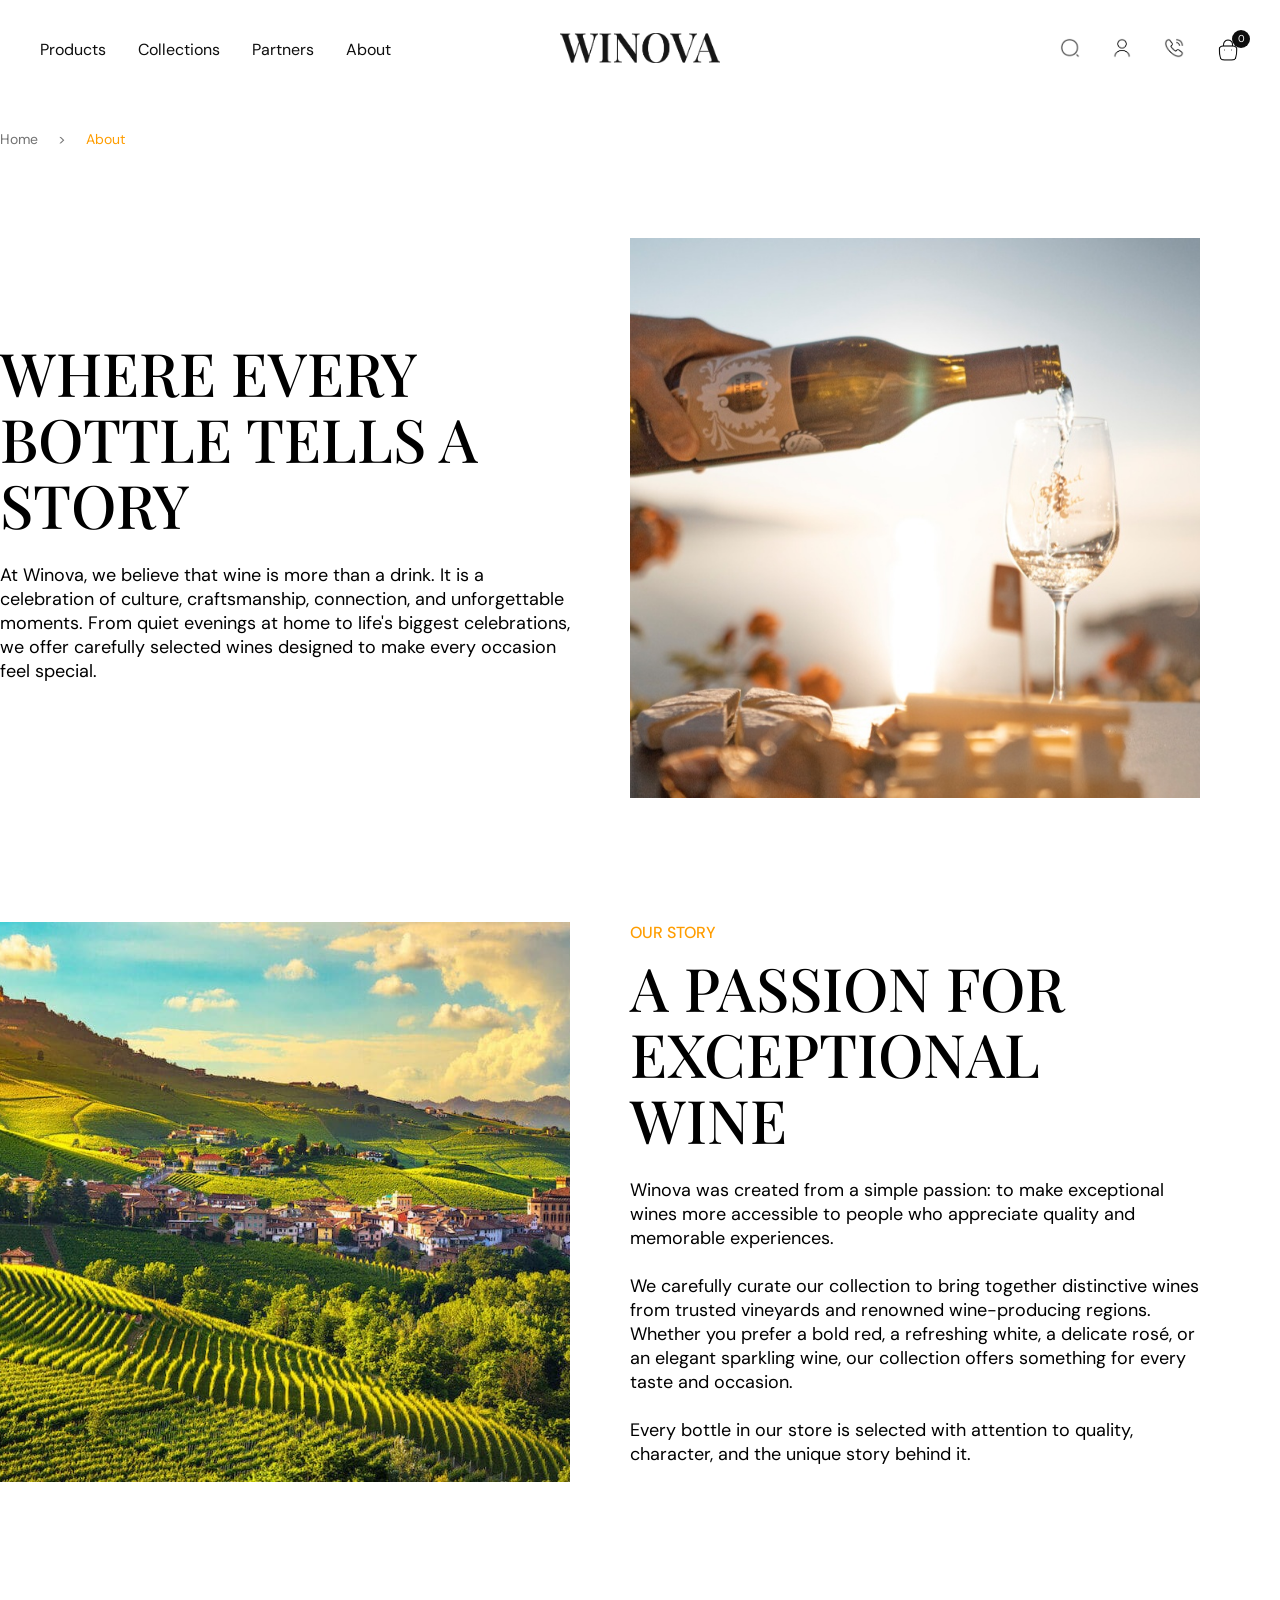
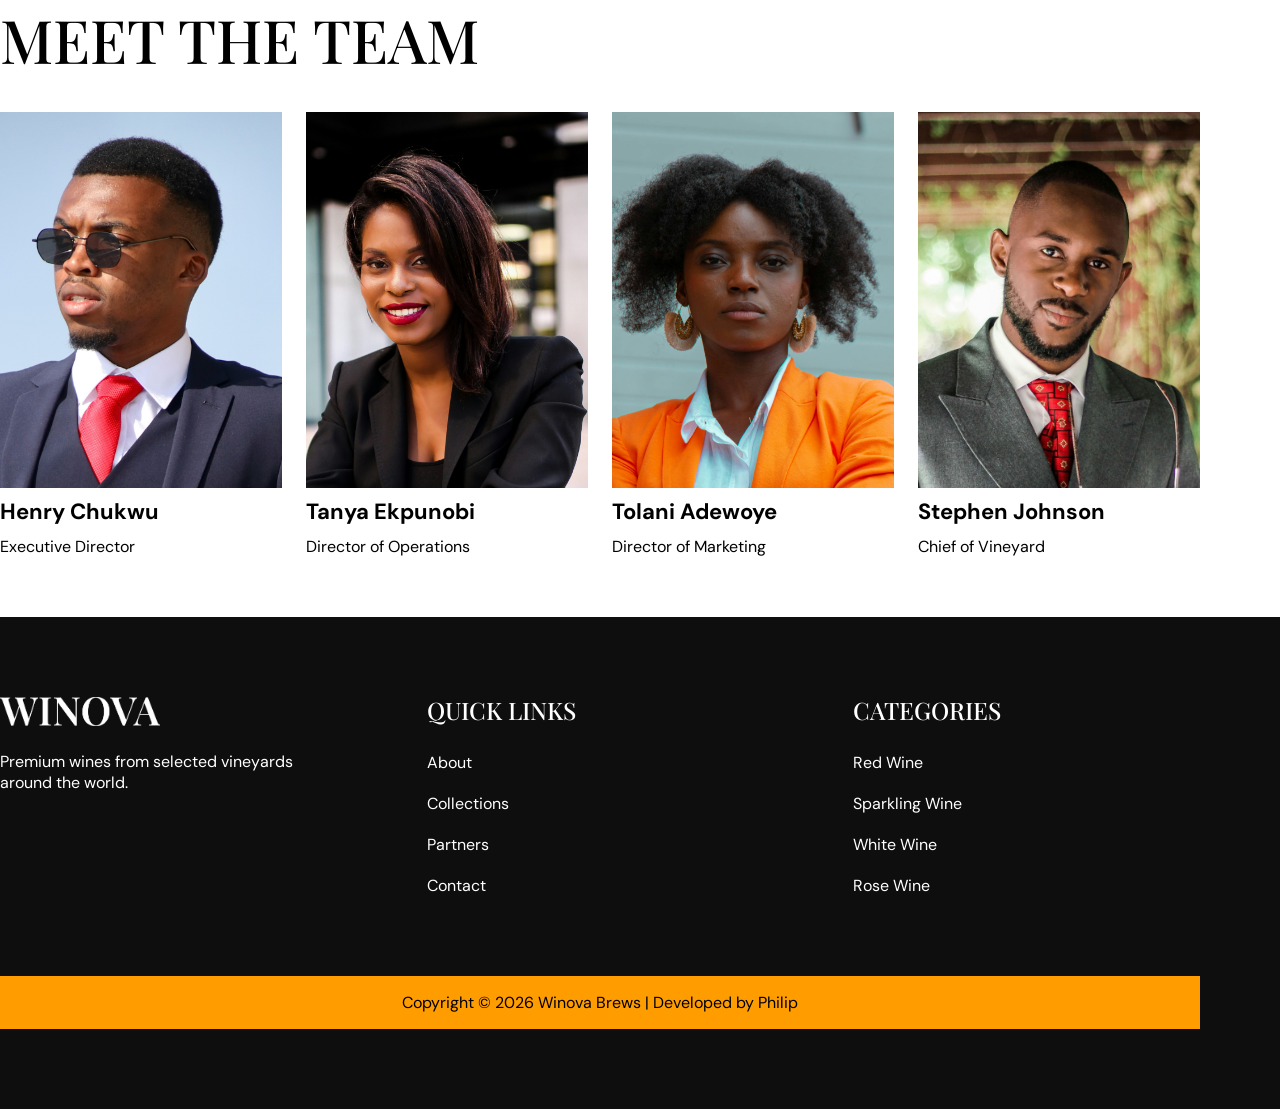
==== commit 273e7b23: "adding favicon" ====
--- a/about.html
+++ b/about.html
@@ -5,6 +5,7 @@
     <meta name="viewport" content="width=device-width, initial-scale=1.0">
     <link rel="stylesheet" href="css/style.css">
     <link rel="stylesheet" href="css/store.css">
+    <link rel="icon" type="image/svg" href="/img/site/winova.svg">
     <title>About | Winora Brewery</title>
 </head>
 <body>
--- a/css/style.css
+++ b/css/style.css
@@ -3,8 +3,8 @@
 @import url('https://fonts.googleapis.com/css2?family=DM+Sans:ital,opsz,wght@0,9..40,100..1000;1,9..40,100..1000&family=Playfair+Display:ital,wght@0,400..900;1,400..900&display=swap');
 
 * {
-    margin: 0;
-    padding: 0;
+    /* margin: 0;
+    padding: 0; */
     box-sizing: border-box;
 }
 
@@ -306,7 +306,7 @@
 
 .col-card {
     width: 100%;
-    height: 520px;
+    height: 600px;
     display: flex;
     flex-direction: column;
     color: var(--white);
@@ -340,7 +340,7 @@
 
 .coll {
     width: 100%;
-    height: 200px;
+    height: 280px;
     display: flex;
     flex-direction: column;
     color: var(--white);
--- a/css/store.css
+++ b/css/store.css
@@ -41,7 +41,7 @@
 
 .col-home a {
     width: 100%;
-    height: 400px;
+    height: 480px;
     display: flex;
     flex-direction: column;
     color: var(--white);
@@ -60,6 +60,9 @@
 }
 
 .product-card {
+    display: block;
+    color: inherit;
+    text-decoration: none;
     background: var(--white);
     overflow: hidden;
     transition: transform 0.3s ease, box-shadow 0.3s ease;
@@ -69,6 +72,11 @@
     padding: 0px;
 }
 
+.product-card:focus-visible {
+    outline: 2px solid var(--red);
+    outline-offset: 4px;
+}
+
 .product-image {
     width: 100%;
     height: 360px;
@@ -84,7 +92,7 @@
 .product-info {
     padding: 0px;
     display: flex;
-    height: 200px;
+    height: 140px;
     flex-direction: column;
     justify-content: space-between;
     
@@ -102,14 +110,9 @@
     font-family: var(--bodyfont);
     text-transform: capitalize;
     font-size: 24px;
-    margin-bottom: 10px;
-}
-
-.product-description {
-    font-size: 14px;
-    line-height: 1.6;
-    margin-bottom: 20px;
-}
+    margin-bottom: 1px;
+}
+
 
 .product-bottom {
     display: flex;
@@ -124,7 +127,7 @@
     font-weight: 700;
 }
 
-.view-product {
+/* .view-product {
     font-family: var(--bodyfont);
     text-decoration: none;
     padding: 12px 18px;
@@ -139,7 +142,7 @@
     border: 1px solid var(--red);
     background: var(--red);
     color: var(--white);
-}
+} */
 
 .product-filters {
     display: flex;
@@ -276,6 +279,16 @@
     padding: 12px 30px;
     border: none;
     cursor: pointer;
+    display: inline-block;
+    background: var(--red);
+    color: white;
+    text-decoration: none;
+    font-family: var(--bodyfont);
+}
+
+.add-to-cart:hover {
+    background: var(--yellow);
+    color: var(--black);
 }
 
 /* Cart Page */
@@ -459,7 +472,7 @@
 
 .empty-cart h3 {
     margin-bottom: 10px;
-    font-family: var(--bodyfont);
+    
 }
 
 .empty-cart p {
@@ -470,11 +483,18 @@
 .empty-cart a {
     display: inline-block;
     padding: 13px 25px;
-    background: var(--black);
+    background: var(--red);
     color: white;
     text-decoration: none;
-    font-family: var(--bodyfont);
-}
+    font-size: 16px;
+    font-family: var(--bodyfont);
+}
+
+.empty-cart a:hover {
+    background: var(--yellow);
+    color: var(--black);
+}
+
 
 
 
@@ -506,4 +526,635 @@
     font-size: 10px;
     line-height: 1;
     font-family: var(--bodyfont);
-}+}
+
+/* Checkout Page */
+
+.checkout-section {
+    padding: 60px 0 100px;
+}
+
+.checkout-section .section-top {
+    margin-bottom: 40px;
+}
+
+.checkout-layout {
+    display: grid;
+    grid-template-columns: minmax(0, 1.6fr) minmax(320px, 0.8fr);
+    gap: 50px;
+    align-items: start;
+}
+
+
+/* Checkout Blocks */
+
+.checkout-block {
+    padding: 30px 0;
+    border-bottom: 1px solid var(--lightgrey);
+}
+
+.checkout-block:first-child {
+    padding-top: 0;
+}
+
+.checkout-block h3 {
+    margin-bottom: 25px;
+    font-size: 24px;
+    font-family: var(--bodyfont);
+    text-transform: capitalize;
+    font-weight: 700;
+}
+
+
+/* Form */
+
+.checkout-form {
+    width: 100%;
+    min-width: 0;
+}
+
+.checkout-form form {
+    width: 100%;
+    min-width: 0;
+    display: flex;
+    flex-direction: column;
+    font-family: var(--bodyfont);
+}
+
+.form-row {
+    width: 100%;
+    display: grid;
+    grid-template-columns: minmax(0, 1fr) minmax(0, 1fr);
+    gap: 20px;
+}
+
+.form-group {
+    width: 100%;
+    min-width: 0;
+    display: flex;
+    flex-direction: column;
+    box-sizing: border-box;
+    gap: 8px;
+    margin-bottom: 20px;
+}
+
+.form-group label {
+    font-size: 14px;
+    font-weight: 600;
+    font-family: var(--bodyfont);
+}
+
+.form-group input,
+.form-group select,
+.form-group textarea {
+    width: 100%;
+    box-sizing: border-box;
+    padding: 14px 16px;
+    border: 1px solid #ddd;
+    background: white;
+    outline: none;
+    font-family: var(--bodyfont);
+}
+
+.form-group input:focus,
+.form-group select:focus,
+.form-group textarea:focus {
+    border-color: #555;
+}
+
+
+/* Shipping */
+
+.shipping-options,
+.payment-options {
+    display: flex;
+    flex-direction: column;
+    gap: 12px;
+    font-family: var(--bodyfont);
+}
+
+.shipping-option,
+.payment-option {
+    display: flex;
+    align-items: center;
+    gap: 15px;
+    padding: 18px;
+    border: 1px solid var(--lightgrey);
+    cursor: pointer;
+    font-family: var(--bodyfont);
+}
+
+.shipping-option > div,
+.payment-option > div {
+    display: flex;
+    flex-direction: column;
+    gap: 5px;
+    flex: 1;
+}
+
+.shipping-option span,
+.payment-option span {
+    font-size: 13px;
+    font-family: var(--bodyfont);
+}
+
+
+/* Order Summary */
+
+.checkout-summary {
+    padding: 30px;
+    border: 1px solid var(--lightgrey);
+    position: sticky;
+    top: 30px;
+}
+
+.checkout-summary h3 {
+    margin-bottom: 25px;
+    font-size: 32px;
+}
+
+.checkout-item {
+    display: flex;
+    gap: 15px;
+    padding: 15px 0;
+    border-bottom: 1px solid var(--lightgrey);
+    font-family: var(--bodyfont);
+}
+
+.checkout-item img {
+    width: 60px;
+    height: 75px;
+    object-fit: cover;
+}
+
+.checkout-item-info {
+    flex: 1;
+    min-width: 0;
+}
+
+.checkout-item-info p {
+    margin: 0 0 5px;
+    font-weight: 600;
+    font-family: var(--bodyfont);
+}
+
+.checkout-item-info span {
+    font-size: 13px;
+}
+
+.checkout-item-price {
+    font-weight: 600;
+}
+
+
+/* Summary */
+
+.checkout-summary .summary-row {
+    display: flex;
+    justify-content: space-between;
+    gap: 20px;
+    padding: 15px 0;
+}
+
+.checkout-summary .summary-total {
+    margin-top: 10px;
+    padding-top: 20px;
+    border-top: 1px solid var(--lightgrey);
+    font-size: 18px;
+}
+
+
+/* Place Order */
+
+.place-order-button {
+    display: block;
+    width: 100%;
+    margin-top: 25px;
+    padding: 15px;
+    text-align: center;
+    text-decoration: none;
+    background: var(--red);
+    color: var(--white);
+    font-family: var(--bodyfont);
+    border: none;
+    cursor: pointer;
+    font-size: 16px;
+}
+
+.place-order-button:hover {
+    background: var(--yellow);
+    color: var(--black);
+}
+
+/*  Order Confirmation */
+
+.confirmation-section {
+    padding: 70px 0 100px;
+}
+
+
+/* Success Header */
+
+.confirmation-header {
+    text-align: center;
+    max-width: 700px;
+    margin: 0 auto 60px;
+    font-family: var(--bodyfont);
+}
+
+.success-icon {
+    width: 65px;
+    height: 65px;
+    margin: 0 auto 25px;
+
+    display: flex;
+    align-items: center;
+    justify-content: center;
+
+    border-radius: 50%;
+
+    background: var(--red);
+    color: var(--white);
+
+    font-size: 30px;
+    font-weight: 700;
+}
+
+.confirmation-header .section-tag {
+    margin-bottom: 10px;
+}
+
+.confirmation-header h1 {
+    margin: 10px 0 15px;
+    font-size: 42px;
+}
+
+.confirmation-header > p {
+    line-height: 1.7;
+}
+
+
+/* Order Number */
+
+.order-number {
+    width: fit-content;
+    margin: 30px auto 0;
+    display: flex;
+    flex-direction: column;
+    gap: 5px;
+    padding: 15px 25px;
+    border: 1px solid var(--lightgrey);
+}
+
+.order-number span {
+    font-size: 13px;
+    font-family: var(--bodyfont);
+}
+
+.order-number strong {
+    font-size: 18px;
+    font-family: var(--bodyfont);
+}
+
+
+/* Confirmation Layout */
+
+.confirmation-layout {
+    display: grid;
+
+    grid-template-columns:
+        minmax(0, 1.4fr)
+        minmax(320px, 0.8fr);
+
+    gap: 60px;
+
+    align-items: start;
+}
+
+
+/* Confirmation Blocks */
+
+.confirmation-block {
+    padding: 30px 0;
+    border-bottom: 1px solid var(--lightgrey);
+}
+
+.confirmation-block:first-child {
+    padding-top: 0;
+}
+
+.confirmation-block h3 {
+    margin-bottom: 20px;
+    font-size: 22px;
+    text-transform: capitalize;
+    font-weight: 700;
+    font-family: var(--bodyfont);
+}
+
+
+/* Customer Details */
+
+.customer-details {
+    display: flex;
+    flex-direction: column;
+    gap: 12px;
+}
+
+.customer-details p {
+    display: grid;
+
+    grid-template-columns: 120px 1fr;
+
+    gap: 15px;
+
+    margin: 0;
+
+    line-height: 1.6;
+}
+
+.customer-details strong {
+    font-weight: 600;
+}
+
+
+/* Payment */
+
+.confirmation-block > p {
+    margin: 0;
+    font-family: var(--bodyfont);
+}
+
+
+/* Confirmation Summary */
+
+.confirmation-summary {
+    padding: 30px;
+    border: 1px solid var(--lightgrey);
+    position: sticky;
+    top: 30px;
+}
+
+.confirmation-summary h3 {
+    margin-bottom: 25px;
+    font-size: 32px;
+}
+
+
+/* Confirmation Items */
+
+.confirmation-item {
+    display: flex;
+    gap: 15px;
+    padding: 15px 0;
+    border-bottom: 1px solid var(--lightgrey);
+}
+
+.confirmation-item img {
+    width: 60px;
+    height: 75px;
+
+    object-fit: cover;
+}
+
+.confirmation-item-info {
+    flex: 1;
+    min-width: 0;
+}
+
+.confirmation-item-info p {
+    margin: 0 0 5px;
+
+    font-weight: 600;
+}
+
+.confirmation-item-info span {
+    font-size: 13px;
+}
+
+.confirmation-item-price {
+    font-weight: 600;
+}
+
+
+/* Summary */
+
+.confirmation-summary .summary-row {
+    display: flex;
+
+    justify-content: space-between;
+
+    gap: 20px;
+
+    padding: 15px 0;
+}
+
+.confirmation-summary .summary-total {
+    margin-top: 10px;
+
+    padding-top: 20px;
+
+    border-top:
+        1px solid var(--lightgrey);
+
+    font-size: 18px;
+}
+
+
+/* Actions */
+
+.confirmation-actions {
+    display: flex;
+
+    justify-content: center;
+
+    gap: 15px;
+
+    margin-top: 50px;
+}
+
+.continue-shopping,
+.back-home {
+    display: inline-block;
+
+    padding: 14px 30px;
+
+    text-decoration: none;
+
+    font-family: var(--bodyfont);
+}
+
+.continue-shopping {
+    background: var(--red);
+    color: var(--white);
+}
+
+.continue-shopping:hover {
+    background: var(--yellow);
+    color: var(--black);
+}
+
+.back-home {
+    border: 1px solid var(--black);
+
+    color: var(--black);
+}
+
+.back-home:hover {
+    background: var(--black);
+    color: var(--white);
+}
+
+/* Search Page */
+
+/* =========================
+   SEARCH PAGE
+========================= */
+
+.search-section {
+    width: 100%;
+    padding: 60px 0 100px;
+}
+
+
+/* Search Introduction */
+
+.search-section .section-top {
+    width: 100%;
+    margin-bottom: 40px;
+    display: flex;
+    flex-direction: column;
+}
+
+.search-section .section-top h2 {
+    margin: 10px 0 15px;
+}
+
+.search-section .section-top p:last-child {
+    max-width: 600px;
+    line-height: 1.7;
+}
+
+
+/* Search Form */
+
+.search-form {
+    display: flex;
+    width: 100%;
+    margin-bottom: 30px;
+}
+
+.search-form input {
+    flex: 1;
+    min-width: 0;
+    padding: 16px 20px;
+    border: 1px solid var(--lightgrey);
+    outline: none;
+    font: inherit;
+    font-family: var(--bodyfont);
+    box-sizing: border-box;
+}
+
+.search-form input:focus {
+    border-color: var(--black);
+}
+
+.search-form button {
+    padding: 16px 35px;
+    border: none;
+    background: var(--red);
+    color: var(--white);
+    font-family: var(--bodyfont);
+    cursor: pointer;
+}
+
+.search-form button:hover {
+    background: var(--yellow);
+    color: var(--black);
+}
+
+
+/* Search Message */
+
+.search-message {
+    margin-bottom: 30px;
+    font-family: var(--bodyfont);
+}
+
+
+/* Search Results */
+
+.search-results {
+    width: 100%;
+    display: grid;
+    grid-template-columns: repeat(4, 1fr);
+    gap: 30px;
+}
+
+
+/* Individual Result */
+
+.search-result-card {
+    border: 1px solid var(--lightgrey);
+}
+
+.search-result-image {
+    width: 100%;
+    height: 280px;
+}
+
+.search-result-image img {
+    width: 100%;
+    height: 100%;
+    object-fit: cover;
+}
+
+.search-result-info {
+    padding: 20px;
+}
+
+.search-result-category {
+    margin-bottom: 8px;
+    font-size: 13px;
+    text-transform: uppercase;
+}
+
+.search-result-name {
+    margin-bottom: 10px;
+    font-size: 20px;
+}
+
+.search-result-price {
+    display: block;
+    margin-bottom: 20px;
+    font-family: var(--bodyfont);
+    font-weight: 600;
+}
+
+.search-result-link {
+    display: inline-block;
+    text-decoration: none;
+    font-family: var(--bodyfont);
+    color: var(--black);
+    border-bottom: 1px solid var(--black);
+}
+
+
+/* Empty Search */
+
+.search-empty {
+    grid-column: 1 / -1;
+    padding: 40px 0;
+}
+
+
+/* Tablet */
+
+@media (max-width: 900px) {
+
+    .search-results {
+        grid-template-columns: repeat(2, 1fr);
+    }
+
+}
+
+
